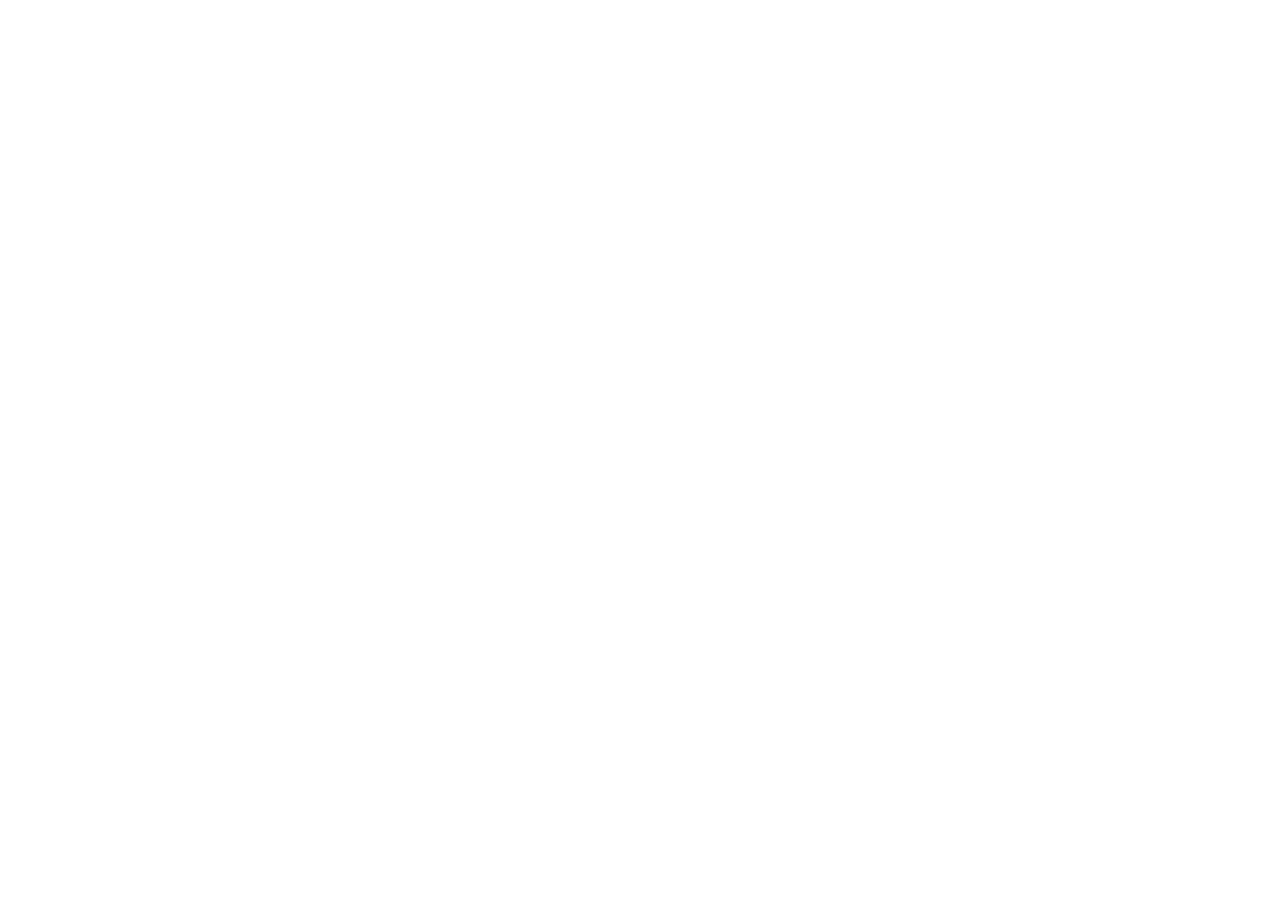
==== docs/index.html @ 6bcf689b "Se crea transpilación del proyecto en carpeta docs" ====
<!doctype html>
<html lang="en">
  <head>
    <meta charset="UTF-8" />
    <link rel="icon" type="image/svg+xml" href="/vite.svg" />
    <meta name="viewport" content="width=device-width, initial-scale=1.0" />
    <title>Vite + React + TS</title>
    <script type="module" crossorigin src="/assets/index-jLk3BHTm.js"></script>
    <link rel="stylesheet" crossorigin href="/assets/index-vVgQU5ui.css">
  </head>
  <body>
    <div id="root"></div>
  </body>
</html>
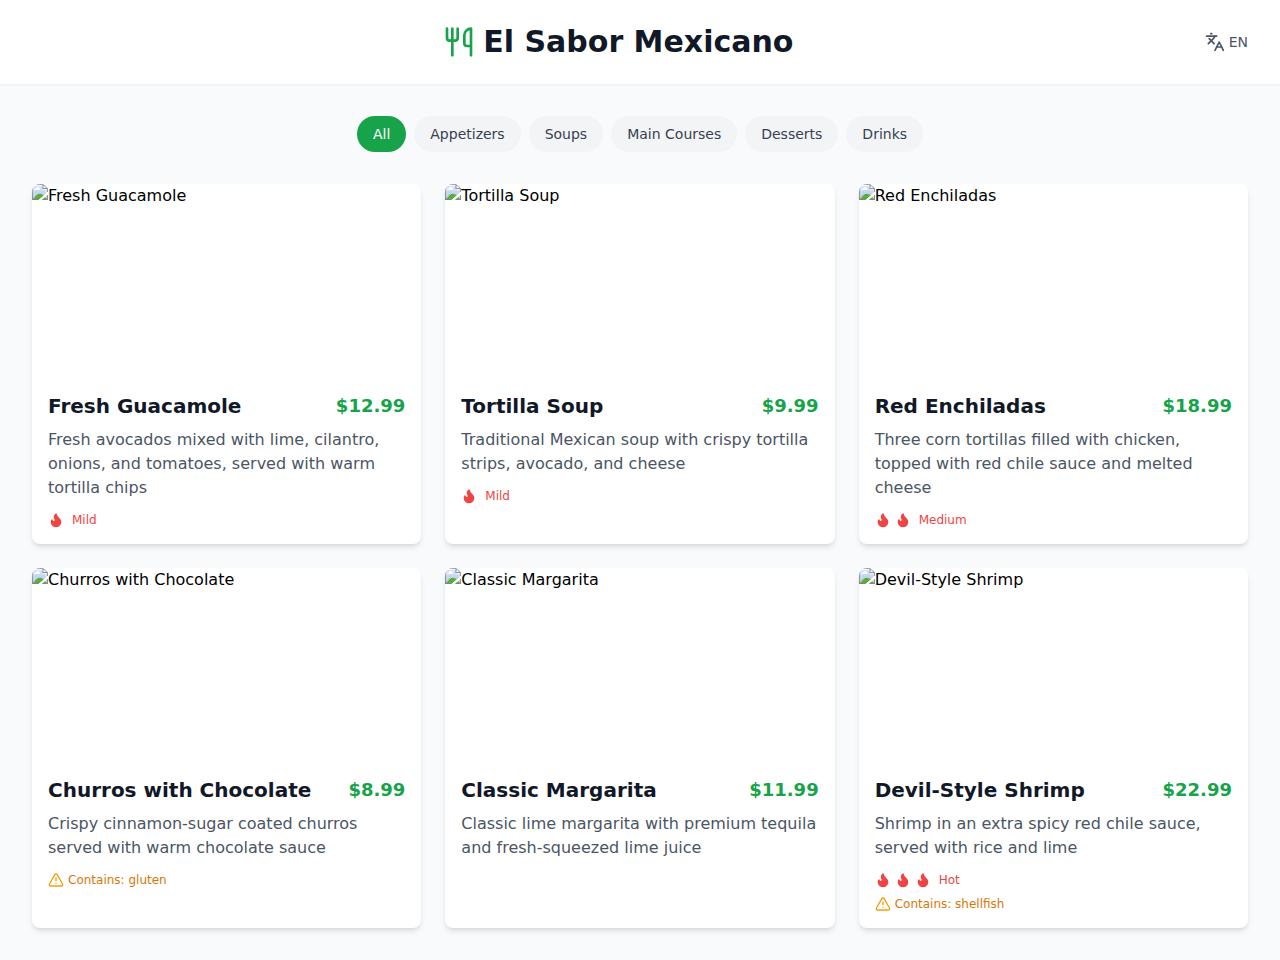
==== commit 994c2630: "Se actualiza el index de docs para que funcionen las rutas" ====
--- a/docs/index.html
+++ b/docs/index.html
@@ -2,11 +2,11 @@
 <html lang="en">
   <head>
     <meta charset="UTF-8" />
-    <link rel="icon" type="image/svg+xml" href="/vite.svg" />
+    <link rel="icon" type="image/svg+xml" href="./icon.svg" />
     <meta name="viewport" content="width=device-width, initial-scale=1.0" />
-    <title>Vite + React + TS</title>
-    <script type="module" crossorigin src="/assets/index-jLk3BHTm.js"></script>
-    <link rel="stylesheet" crossorigin href="/assets/index-vVgQU5ui.css">
+    <title>Template 4 Menu Now</title>
+    <script type="module" crossorigin src="./assets/index-DsR1o7Fj.js"></script>
+    <link rel="stylesheet" crossorigin href="./assets/index-BKbKYXy7.css">
   </head>
   <body>
     <div id="root"></div>
--- a/docs/assets/index-BKbKYXy7.css
+++ b/docs/assets/index-BKbKYXy7.css
@@ -0,0 +1 @@
+*,:before,:after{--tw-border-spacing-x: 0;--tw-border-spacing-y: 0;--tw-translate-x: 0;--tw-translate-y: 0;--tw-rotate: 0;--tw-skew-x: 0;--tw-skew-y: 0;--tw-scale-x: 1;--tw-scale-y: 1;--tw-pan-x: ;--tw-pan-y: ;--tw-pinch-zoom: ;--tw-scroll-snap-strictness: proximity;--tw-gradient-from-position: ;--tw-gradient-via-position: ;--tw-gradient-to-position: ;--tw-ordinal: ;--tw-slashed-zero: ;--tw-numeric-figure: ;--tw-numeric-spacing: ;--tw-numeric-fraction: ;--tw-ring-inset: ;--tw-ring-offset-width: 0px;--tw-ring-offset-color: #fff;--tw-ring-color: rgb(59 130 246 / .5);--tw-ring-offset-shadow: 0 0 #0000;--tw-ring-shadow: 0 0 #0000;--tw-shadow: 0 0 #0000;--tw-shadow-colored: 0 0 #0000;--tw-blur: ;--tw-brightness: ;--tw-contrast: ;--tw-grayscale: ;--tw-hue-rotate: ;--tw-invert: ;--tw-saturate: ;--tw-sepia: ;--tw-drop-shadow: ;--tw-backdrop-blur: ;--tw-backdrop-brightness: ;--tw-backdrop-contrast: ;--tw-backdrop-grayscale: ;--tw-backdrop-hue-rotate: ;--tw-backdrop-invert: ;--tw-backdrop-opacity: ;--tw-backdrop-saturate: ;--tw-backdrop-sepia: ;--tw-contain-size: ;--tw-contain-layout: ;--tw-contain-paint: ;--tw-contain-style: }::backdrop{--tw-border-spacing-x: 0;--tw-border-spacing-y: 0;--tw-translate-x: 0;--tw-translate-y: 0;--tw-rotate: 0;--tw-skew-x: 0;--tw-skew-y: 0;--tw-scale-x: 1;--tw-scale-y: 1;--tw-pan-x: ;--tw-pan-y: ;--tw-pinch-zoom: ;--tw-scroll-snap-strictness: proximity;--tw-gradient-from-position: ;--tw-gradient-via-position: ;--tw-gradient-to-position: ;--tw-ordinal: ;--tw-slashed-zero: ;--tw-numeric-figure: ;--tw-numeric-spacing: ;--tw-numeric-fraction: ;--tw-ring-inset: ;--tw-ring-offset-width: 0px;--tw-ring-offset-color: #fff;--tw-ring-color: rgb(59 130 246 / .5);--tw-ring-offset-shadow: 0 0 #0000;--tw-ring-shadow: 0 0 #0000;--tw-shadow: 0 0 #0000;--tw-shadow-colored: 0 0 #0000;--tw-blur: ;--tw-brightness: ;--tw-contrast: ;--tw-grayscale: ;--tw-hue-rotate: ;--tw-invert: ;--tw-saturate: ;--tw-sepia: ;--tw-drop-shadow: ;--tw-backdrop-blur: ;--tw-backdrop-brightness: ;--tw-backdrop-contrast: ;--tw-backdrop-grayscale: ;--tw-backdrop-hue-rotate: ;--tw-backdrop-invert: ;--tw-backdrop-opacity: ;--tw-backdrop-saturate: ;--tw-backdrop-sepia: ;--tw-contain-size: ;--tw-contain-layout: ;--tw-contain-paint: ;--tw-contain-style: }*,:before,:after{box-sizing:border-box;border-width:0;border-style:solid;border-color:#e5e7eb}:before,:after{--tw-content: ""}html,:host{line-height:1.5;-webkit-text-size-adjust:100%;-moz-tab-size:4;-o-tab-size:4;tab-size:4;font-family:ui-sans-serif,system-ui,sans-serif,"Apple Color Emoji","Segoe UI Emoji",Segoe UI Symbol,"Noto Color Emoji";font-feature-settings:normal;font-variation-settings:normal;-webkit-tap-highlight-color:transparent}body{margin:0;line-height:inherit}hr{height:0;color:inherit;border-top-width:1px}abbr:where([title]){-webkit-text-decoration:underline dotted;text-decoration:underline dotted}h1,h2,h3,h4,h5,h6{font-size:inherit;font-weight:inherit}a{color:inherit;text-decoration:inherit}b,strong{font-weight:bolder}code,kbd,samp,pre{font-family:ui-monospace,SFMono-Regular,Menlo,Monaco,Consolas,Liberation Mono,Courier New,monospace;font-feature-settings:normal;font-variation-settings:normal;font-size:1em}small{font-size:80%}sub,sup{font-size:75%;line-height:0;position:relative;vertical-align:baseline}sub{bottom:-.25em}sup{top:-.5em}table{text-indent:0;border-color:inherit;border-collapse:collapse}button,input,optgroup,select,textarea{font-family:inherit;font-feature-settings:inherit;font-variation-settings:inherit;font-size:100%;font-weight:inherit;line-height:inherit;letter-spacing:inherit;color:inherit;margin:0;padding:0}button,select{text-transform:none}button,input:where([type=button]),input:where([type=reset]),input:where([type=submit]){-webkit-appearance:button;background-color:transparent;background-image:none}:-moz-focusring{outline:auto}:-moz-ui-invalid{box-shadow:none}progress{vertical-align:baseline}::-webkit-inner-spin-button,::-webkit-outer-spin-button{height:auto}[type=search]{-webkit-appearance:textfield;outline-offset:-2px}::-webkit-search-decoration{-webkit-appearance:none}::-webkit-file-upload-button{-webkit-appearance:button;font:inherit}summary{display:list-item}blockquote,dl,dd,h1,h2,h3,h4,h5,h6,hr,figure,p,pre{margin:0}fieldset{margin:0;padding:0}legend{padding:0}ol,ul,menu{list-style:none;margin:0;padding:0}dialog{padding:0}textarea{resize:vertical}input::-moz-placeholder,textarea::-moz-placeholder{opacity:1;color:#9ca3af}input::placeholder,textarea::placeholder{opacity:1;color:#9ca3af}button,[role=button]{cursor:pointer}:disabled{cursor:default}img,svg,video,canvas,audio,iframe,embed,object{display:block;vertical-align:middle}img,video{max-width:100%;height:auto}[hidden]{display:none}.mx-auto{margin-left:auto;margin-right:auto}.mb-2{margin-bottom:.5rem}.mb-3{margin-bottom:.75rem}.mb-8{margin-bottom:2rem}.ml-1{margin-left:.25rem}.flex{display:flex}.grid{display:grid}.h-48{height:12rem}.h-8{height:2rem}.h-full{height:100%}.min-h-screen{min-height:100vh}.w-8{width:2rem}.w-full{width:100%}.max-w-7xl{max-width:80rem}.flex-1{flex:1 1 0%}.grid-cols-1{grid-template-columns:repeat(1,minmax(0,1fr))}.flex-col{flex-direction:column}.flex-wrap{flex-wrap:wrap}.items-start{align-items:flex-start}.items-center{align-items:center}.justify-center{justify-content:center}.justify-between{justify-content:space-between}.gap-1{gap:.25rem}.gap-2{gap:.5rem}.gap-6{gap:1.5rem}.overflow-hidden{overflow:hidden}.rounded-full{border-radius:9999px}.rounded-lg{border-radius:.5rem}.bg-gray-100{--tw-bg-opacity: 1;background-color:rgb(243 244 246 / var(--tw-bg-opacity))}.bg-gray-50{--tw-bg-opacity: 1;background-color:rgb(249 250 251 / var(--tw-bg-opacity))}.bg-green-600{--tw-bg-opacity: 1;background-color:rgb(22 163 74 / var(--tw-bg-opacity))}.bg-white{--tw-bg-opacity: 1;background-color:rgb(255 255 255 / var(--tw-bg-opacity))}.object-cover{-o-object-fit:cover;object-fit:cover}.p-4{padding:1rem}.px-4{padding-left:1rem;padding-right:1rem}.py-2{padding-top:.5rem;padding-bottom:.5rem}.py-6{padding-top:1.5rem;padding-bottom:1.5rem}.py-8{padding-top:2rem;padding-bottom:2rem}.text-3xl{font-size:1.875rem;line-height:2.25rem}.text-lg{font-size:1.125rem;line-height:1.75rem}.text-sm{font-size:.875rem;line-height:1.25rem}.text-xl{font-size:1.25rem;line-height:1.75rem}.text-xs{font-size:.75rem;line-height:1rem}.font-bold{font-weight:700}.font-medium{font-weight:500}.font-semibold{font-weight:600}.uppercase{text-transform:uppercase}.text-amber-500{--tw-text-opacity: 1;color:rgb(245 158 11 / var(--tw-text-opacity))}.text-amber-600{--tw-text-opacity: 1;color:rgb(217 119 6 / var(--tw-text-opacity))}.text-gray-600{--tw-text-opacity: 1;color:rgb(75 85 99 / var(--tw-text-opacity))}.text-gray-700{--tw-text-opacity: 1;color:rgb(55 65 81 / var(--tw-text-opacity))}.text-gray-900{--tw-text-opacity: 1;color:rgb(17 24 39 / var(--tw-text-opacity))}.text-green-600{--tw-text-opacity: 1;color:rgb(22 163 74 / var(--tw-text-opacity))}.text-red-500{--tw-text-opacity: 1;color:rgb(239 68 68 / var(--tw-text-opacity))}.text-white{--tw-text-opacity: 1;color:rgb(255 255 255 / var(--tw-text-opacity))}.shadow-md{--tw-shadow: 0 4px 6px -1px rgb(0 0 0 / .1), 0 2px 4px -2px rgb(0 0 0 / .1);--tw-shadow-colored: 0 4px 6px -1px var(--tw-shadow-color), 0 2px 4px -2px var(--tw-shadow-color);box-shadow:var(--tw-ring-offset-shadow, 0 0 #0000),var(--tw-ring-shadow, 0 0 #0000),var(--tw-shadow)}.shadow-sm{--tw-shadow: 0 1px 2px 0 rgb(0 0 0 / .05);--tw-shadow-colored: 0 1px 2px 0 var(--tw-shadow-color);box-shadow:var(--tw-ring-offset-shadow, 0 0 #0000),var(--tw-ring-shadow, 0 0 #0000),var(--tw-shadow)}.filter{filter:var(--tw-blur) var(--tw-brightness) var(--tw-contrast) var(--tw-grayscale) var(--tw-hue-rotate) var(--tw-invert) var(--tw-saturate) var(--tw-sepia) var(--tw-drop-shadow)}.transition-colors{transition-property:color,background-color,border-color,text-decoration-color,fill,stroke;transition-timing-function:cubic-bezier(.4,0,.2,1);transition-duration:.15s}.transition-transform{transition-property:transform;transition-timing-function:cubic-bezier(.4,0,.2,1);transition-duration:.15s}.hover\:scale-\[1\.02\]:hover{--tw-scale-x: 1.02;--tw-scale-y: 1.02;transform:translate(var(--tw-translate-x),var(--tw-translate-y)) rotate(var(--tw-rotate)) skew(var(--tw-skew-x)) skewY(var(--tw-skew-y)) scaleX(var(--tw-scale-x)) scaleY(var(--tw-scale-y))}.hover\:bg-gray-200:hover{--tw-bg-opacity: 1;background-color:rgb(229 231 235 / var(--tw-bg-opacity))}.hover\:text-green-600:hover{--tw-text-opacity: 1;color:rgb(22 163 74 / var(--tw-text-opacity))}@media (min-width: 640px){.sm\:px-6{padding-left:1.5rem;padding-right:1.5rem}}@media (min-width: 768px){.md\:grid-cols-2{grid-template-columns:repeat(2,minmax(0,1fr))}}@media (min-width: 1024px){.lg\:grid-cols-3{grid-template-columns:repeat(3,minmax(0,1fr))}.lg\:px-8{padding-left:2rem;padding-right:2rem}}
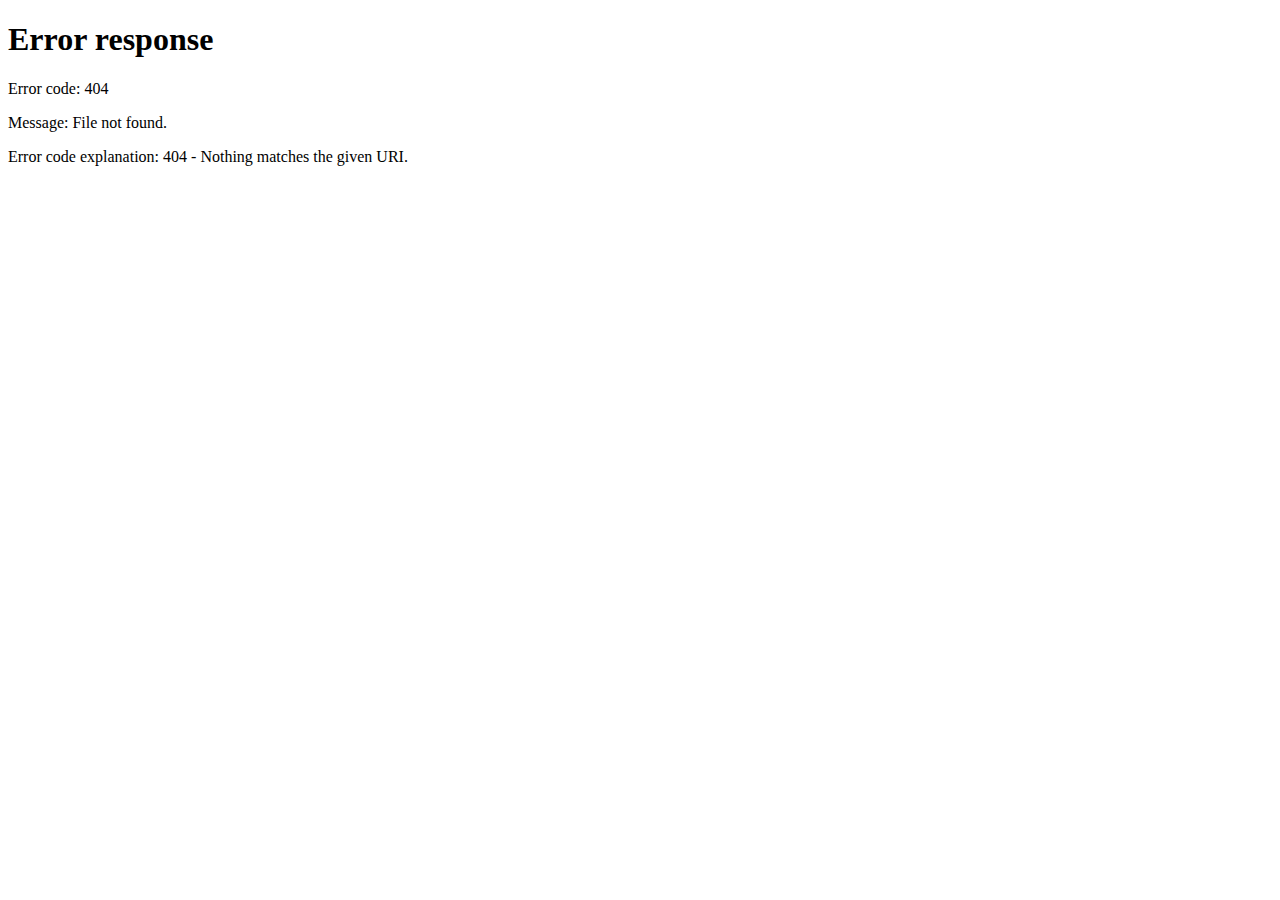
==== commit f5918d73: "actualizo idioma" ====
--- a/docs/index.html
+++ b/docs/index.html
@@ -10,5 +10,14 @@
   </head>
   <body>
     <div id="root"></div>
+    <script>
+      // Redirigir según el idioma del navegador
+      const userLang = navigator.language || navigator.userLanguage;
+      if (userLang.startsWith('es')) {
+        window.location.href = '/es';
+      } else {
+        window.location.href = '/en';
+      }
+    </script>
   </body>
 </html>
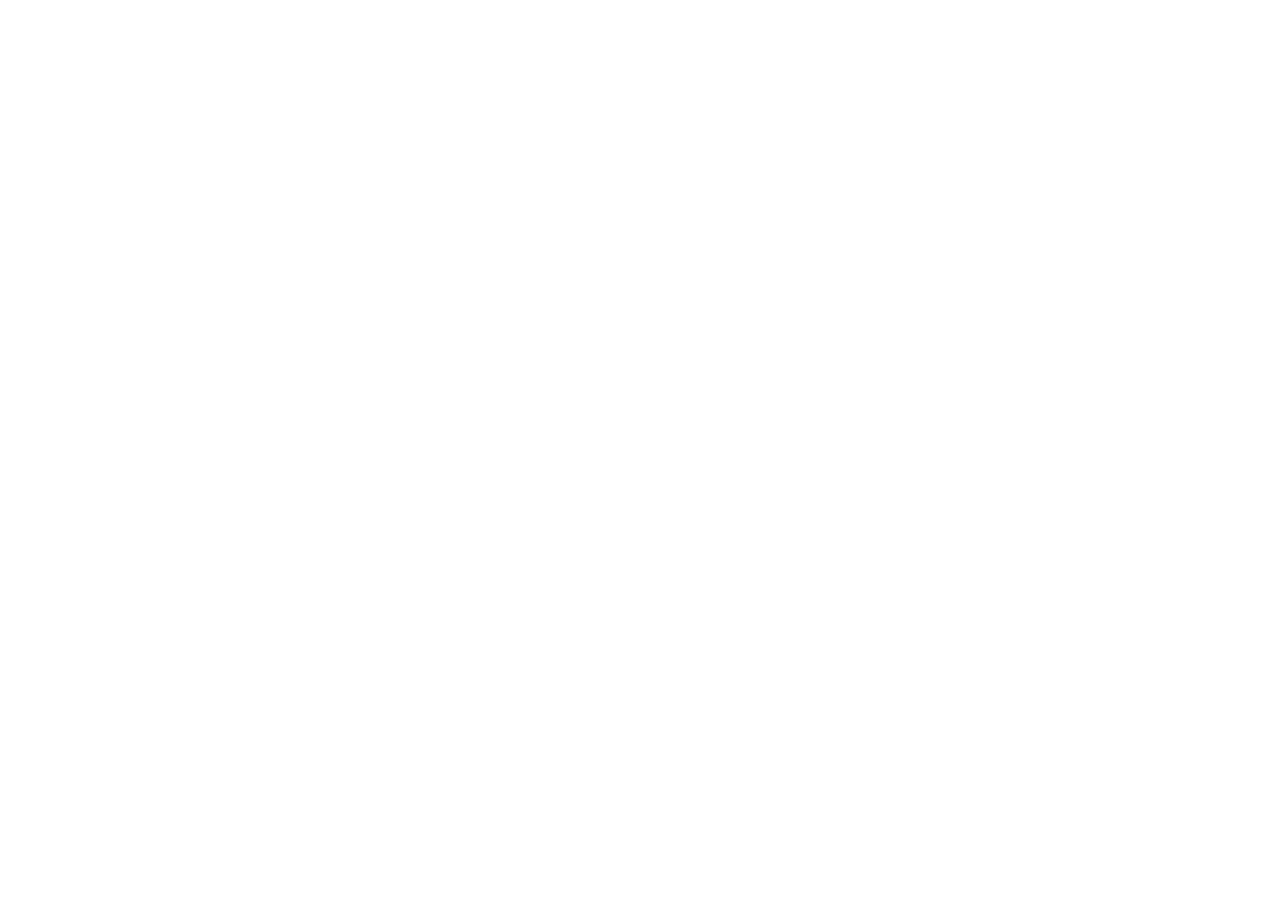
==== commit 8caa8005: "Revisando error de bucle infinito" ====
--- a/docs/index.html
+++ b/docs/index.html
@@ -2,22 +2,13 @@
 <html lang="en">
   <head>
     <meta charset="UTF-8" />
-    <link rel="icon" type="image/svg+xml" href="./icon.svg" />
+    <link rel="icon" type="image/svg+xml" href="/icon.svg" />
     <meta name="viewport" content="width=device-width, initial-scale=1.0" />
     <title>Template 4 Menu Now</title>
-    <script type="module" crossorigin src="./assets/index-DsR1o7Fj.js"></script>
-    <link rel="stylesheet" crossorigin href="./assets/index-BKbKYXy7.css">
+    <script type="module" crossorigin src="/assets/index-DsR1o7Fj.js"></script>
+    <link rel="stylesheet" crossorigin href="/assets/index-BKbKYXy7.css">
   </head>
   <body>
     <div id="root"></div>
-    <script>
-      // Redirigir según el idioma del navegador
-      const userLang = navigator.language || navigator.userLanguage;
-      if (userLang.startsWith('es')) {
-        window.location.href = '/es';
-      } else {
-        window.location.href = '/en';
-      }
-    </script>
   </body>
 </html>
